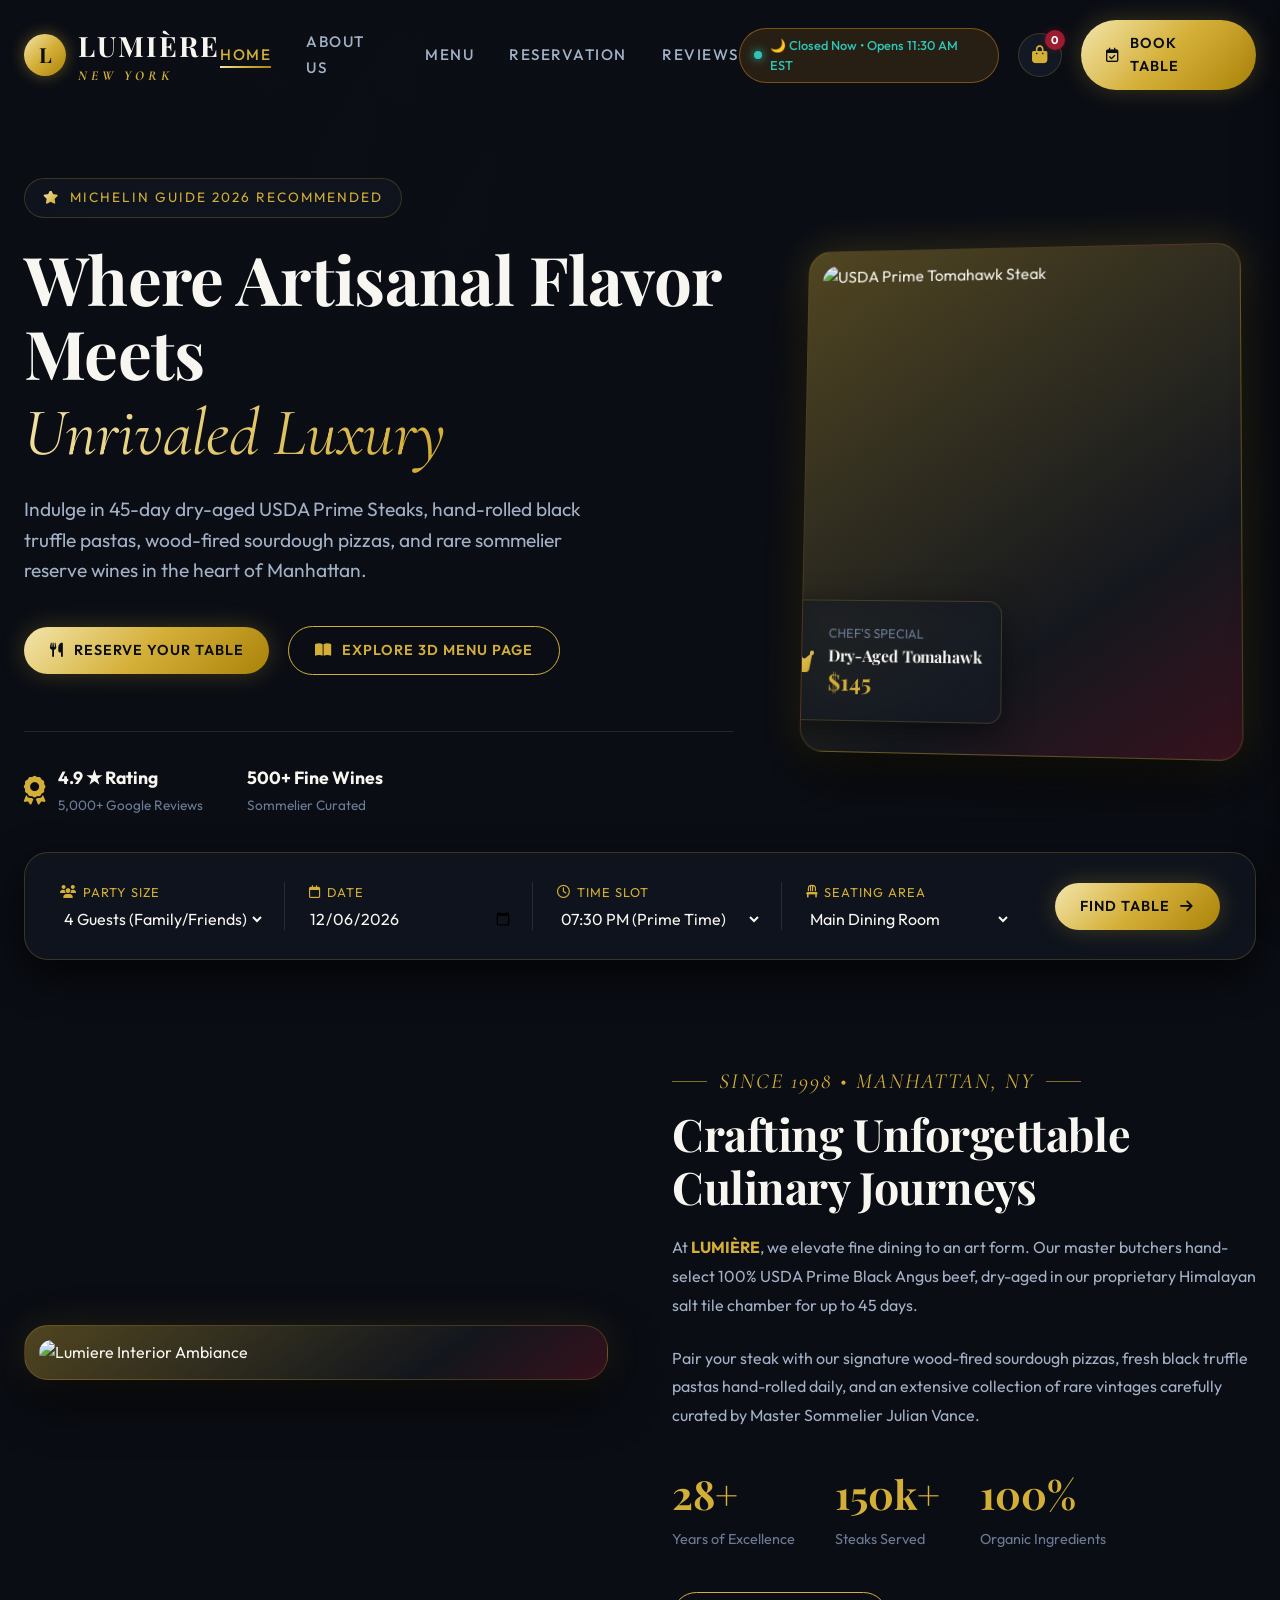
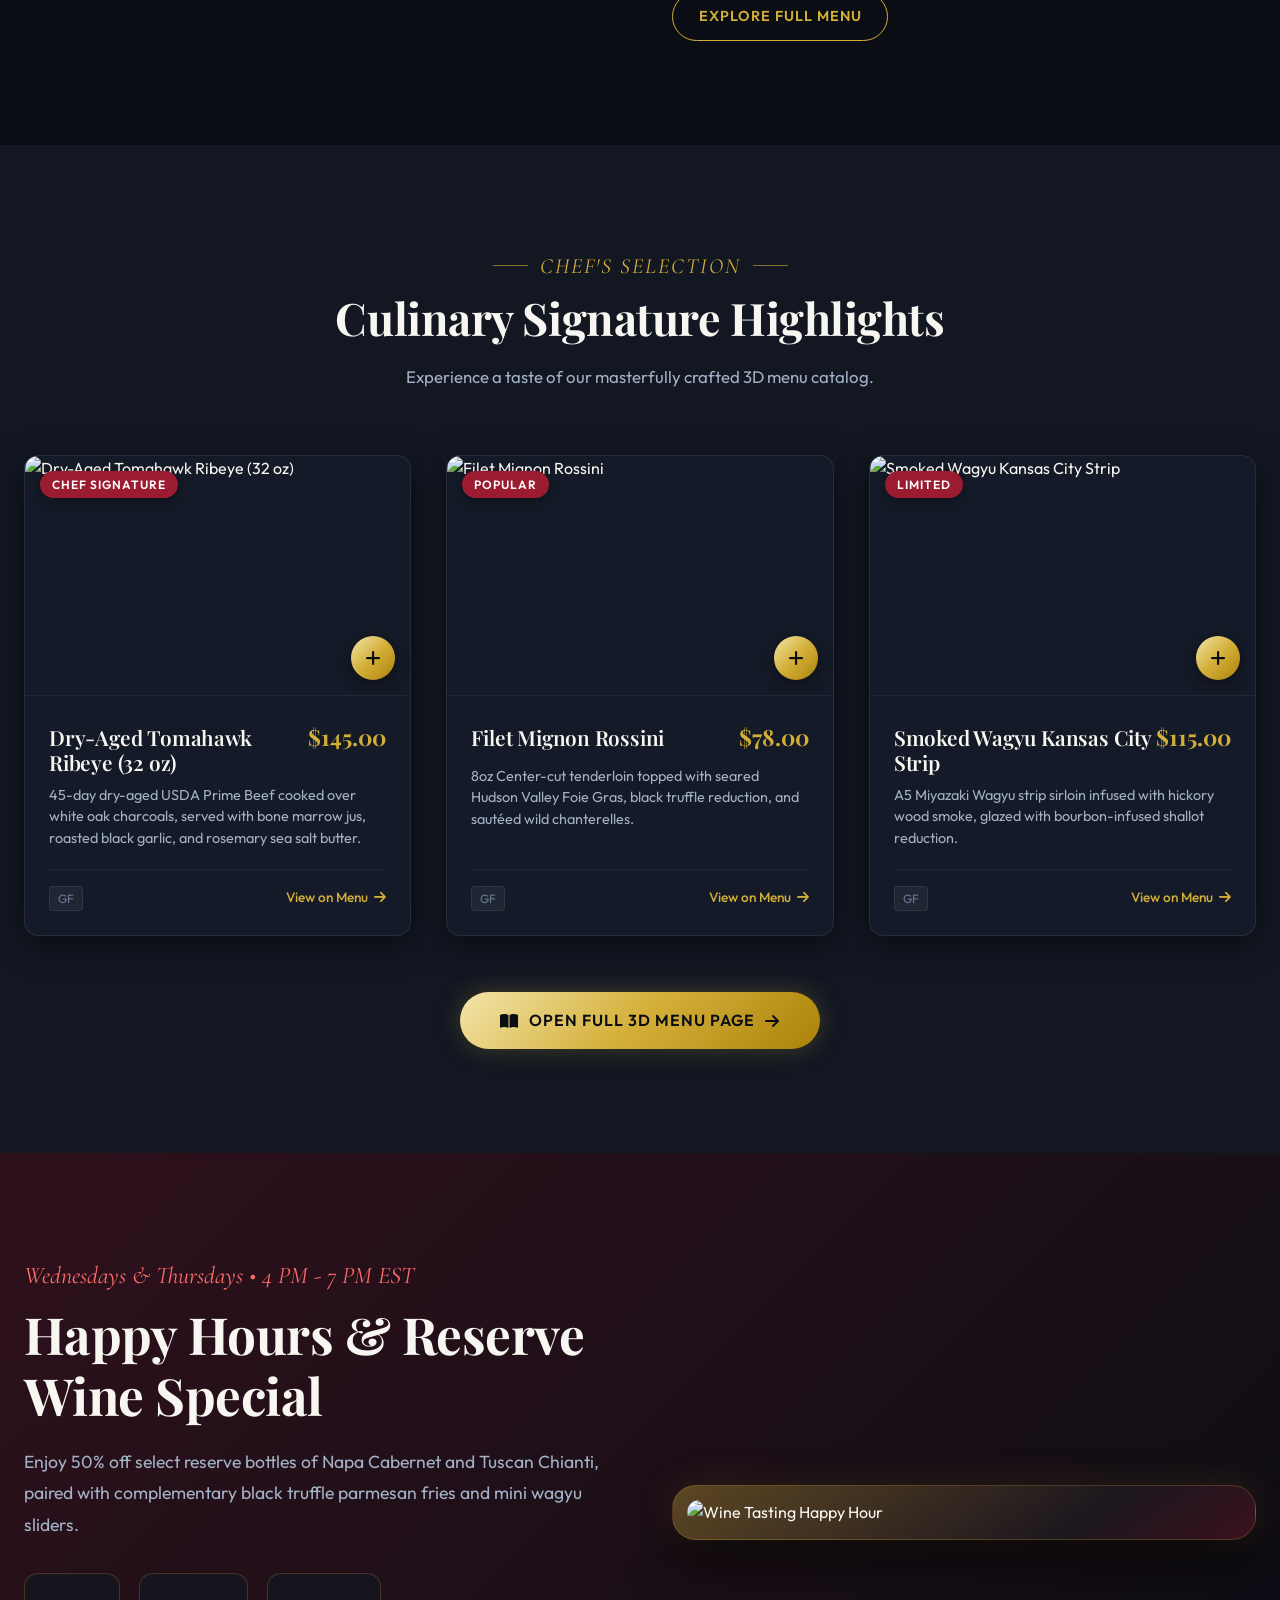
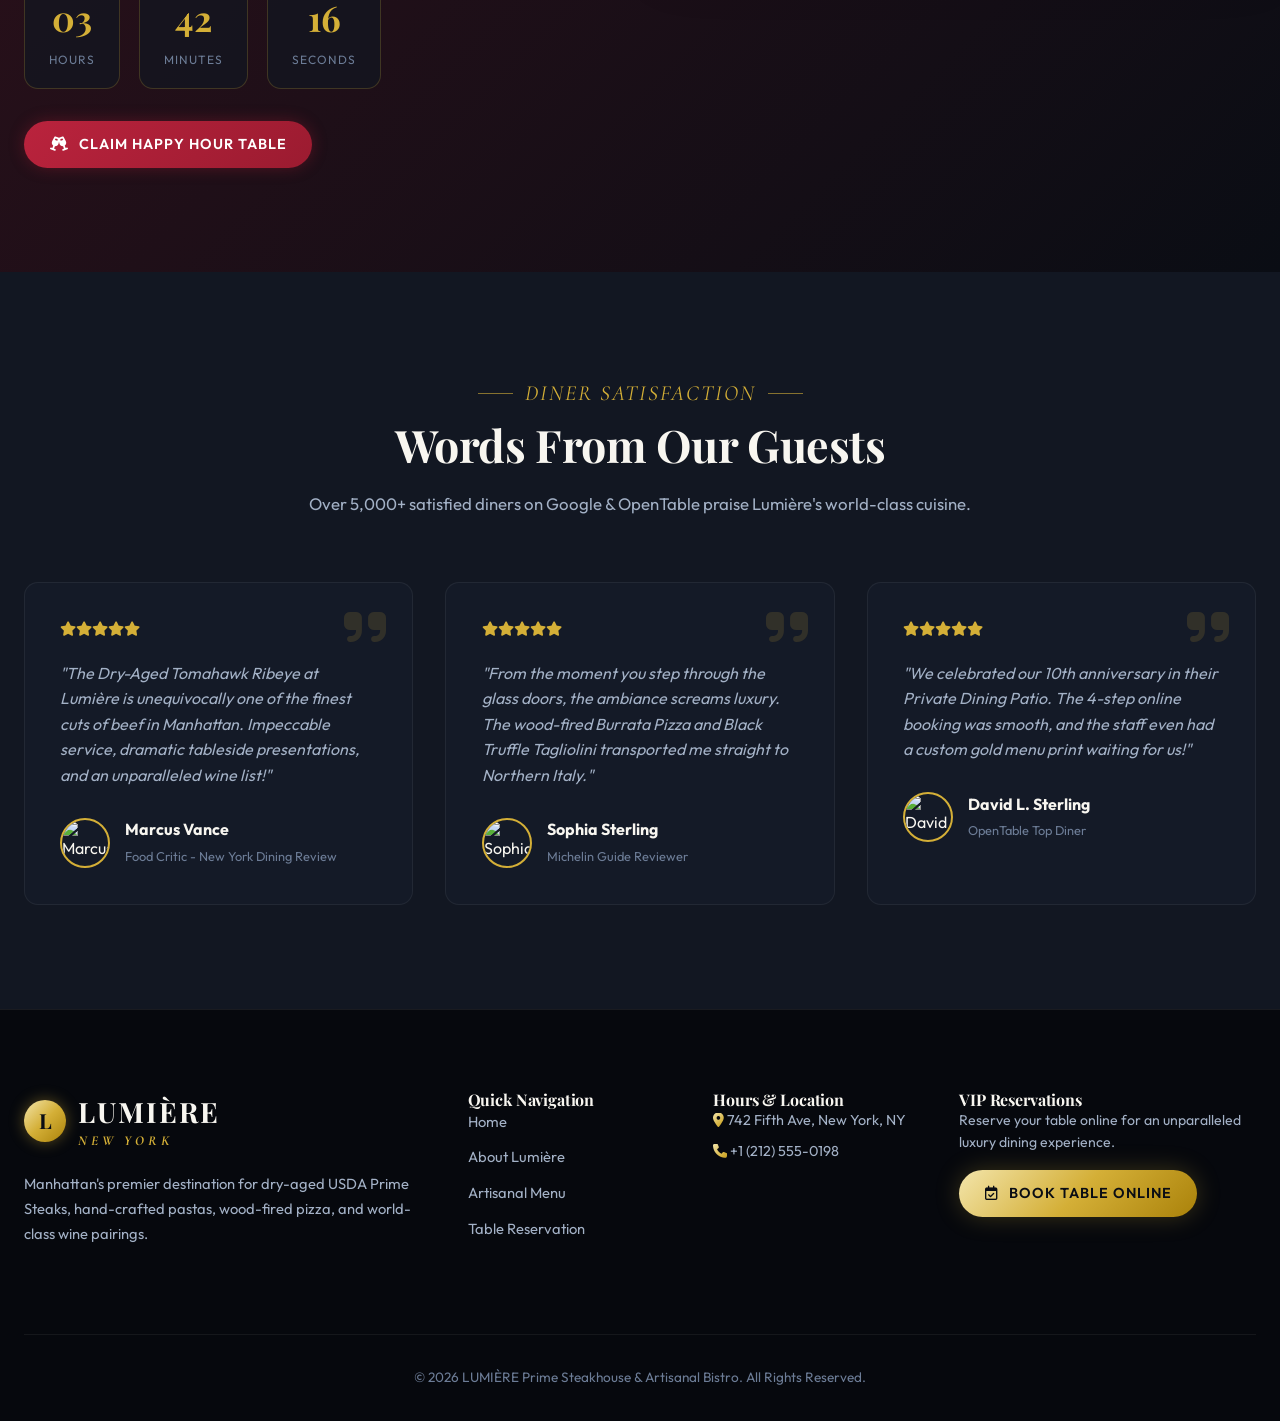
==== index.html @ 4bc29a39 "Initial commit - LUMIERE 3D Luxury Restaurant Website" ====
<!DOCTYPE html>
<html lang="en">
<head>
  <meta charset="UTF-8">
  <meta name="viewport" content="width=device-width, initial-scale=1.0">
  <title>LUMIÈRE | Prime Steakhouse & Artisanal Bistro - New York</title>
  <meta name="description" content="Experience award-winning dry-aged steaks, hand-crafted pasta, artisanal pizza, and fine wines at Lumière Manhattan. Book your dining table online today.">
  <meta name="keywords" content="Steakhouse New York, Fine Dining NYC, Italian Restaurant Manhattan, Michelin Recommended Steakhouse, Luxury Dining">
  
  <link rel="stylesheet" href="https://cdnjs.cloudflare.com/ajax/libs/font-awesome/6.5.1/css/all.min.css">
  <link rel="stylesheet" href="css/main.css">
  <link rel="stylesheet" href="css/components.css">
</head>
<body>

  <!-- ==========================================
       1. NAVIGATION BAR (SLIDES DOWN ON LOAD)
       ========================================== -->
  <nav class="navbar animate-nav-down" id="navbar">
    <div class="container nav-container">
      <a href="index.html" class="brand-logo" id="brandLogo">
        <div class="brand-symbol">L</div>
        <div class="brand-name">
          LUMIÈRE
          <span>NEW YORK</span>
        </div>
      </a>

      <!-- Navigation Links -->
      <ul class="nav-menu" id="navMenu">
        <li><a href="index.html" class="nav-link active">Home</a></li>
        <li><a href="#about" class="nav-link">About Us</a></li>
        <li><a href="menu.html" class="nav-link">Menu</a></li>
        <li><a href="reservation.html" class="nav-link">Reservation</a></li>
        <li><a href="#reviews" class="nav-link">Reviews</a></li>
      </ul>

      <!-- Nav Actions -->
      <div class="nav-actions">
        <div class="status-pill" id="liveStatusPill">
          <span class="status-dot"></span>
          <span id="liveStatusText">Open Now • EST</span>
        </div>

        <button class="cart-icon-btn" id="openCartBtn" aria-label="Open Shopping Bag">
          <i class="fa-solid fa-bag-shopping"></i>
          <span class="cart-badge" id="cartCount">0</span>
        </button>

        <a href="reservation.html" class="btn btn-gold" id="navBookBtn">
          <i class="fa-regular fa-calendar-check"></i> Book Table
        </a>

        <button class="mobile-toggle" id="mobileMenuBtn" aria-label="Toggle Menu">
          <i class="fa-solid fa-bars"></i>
        </button>
      </div>
    </div>
  </nav>

  <!-- ==========================================
       2. 3D ANIMATED HERO SECTION
       ========================================== -->
  <section class="hero-section" id="hero">
    <div class="hero-overlay"></div>
    <div class="container hero-content">
      
      <div class="hero-text-block">
        <div class="hero-tag animate-hero-text delay-100">
          <i class="fa-solid fa-star text-gold-gradient"></i> Michelin Guide 2026 Recommended
        </div>
        <h1 class="hero-title animate-hero-text delay-200">
          Where Artisanal Flavor Meets <br>
          <span class="text-gold-gradient">Unrivaled Luxury</span>
        </h1>
        <p class="hero-subtitle animate-hero-text delay-300">
          Indulge in 45-day dry-aged USDA Prime Steaks, hand-rolled black truffle pastas, wood-fired sourdough pizzas, and rare sommelier reserve wines in the heart of Manhattan.
        </p>

        <div class="hero-btns animate-hero-text delay-400">
          <a href="reservation.html" class="btn btn-gold">
            <i class="fa-solid fa-utensils"></i> Reserve Your Table
          </a>
          <a href="menu.html" class="btn btn-outline">
            <i class="fa-solid fa-book-open"></i> Explore 3D Menu Page
          </a>
        </div>

        <div class="hero-badges animate-hero-text delay-500">
          <div class="badge-item">
            <i class="fa-solid fa-award badge-icon"></i>
            <div class="badge-text">
              <strong>4.9 ★ Rating</strong>
              <span>5,000+ Google Reviews</span>
            </div>
          </div>
          <div class="badge-item">
            <i class="fa-solid fa-wine-glass-stripe badge-icon"></i>
            <div class="badge-text">
              <strong>500+ Fine Wines</strong>
              <span>Sommelier Curated</span>
            </div>
          </div>
        </div>
      </div>

      <!-- Hero Visual Card with Interactive 3D Perspective -->
      <div class="hero-visual">
        <div class="hero-img-frame card-3d-frame animate-hero-3d-card" id="heroCard3D">
          <img src="https://images.unsplash.com/photo-1558030006-450675393462?q=80&w=1000&auto=format&fit=crop" alt="USDA Prime Tomahawk Steak" class="hero-img">
          
          <div class="floating-badge-card animate-float-3d">
            <i class="fa-solid fa-crown text-gold-gradient" style="font-size: 1.8rem;"></i>
            <div>
              <span style="font-size: 0.8rem; color: var(--text-muted); text-transform: uppercase;">Chef's Special</span>
              <h4 style="font-size: 1rem; color: var(--text-primary);">Dry-Aged Tomahawk</h4>
              <div class="dish-price">$145</div>
            </div>
          </div>
        </div>
      </div>

    </div>
  </section>

  <!-- ==========================================
       3. QUICK BOOKING BAR (STRIP)
       ========================================== -->
  <div class="container quick-booking-bar reveal-on-scroll">
    <div class="booking-strip">
      <div class="booking-field">
        <label><i class="fa-solid fa-users"></i> Party Size</label>
        <select id="quickGuests">
          <option value="2">2 Guests (Romantic)</option>
          <option value="4" selected>4 Guests (Family/Friends)</option>
          <option value="6">6 Guests (Party)</option>
          <option value="8">8+ Guests (VIP Table)</option>
        </select>
      </div>

      <div class="booking-field">
        <label><i class="fa-regular fa-calendar"></i> Date</label>
        <input type="date" id="quickDate">
      </div>

      <div class="booking-field">
        <label><i class="fa-regular fa-clock"></i> Time Slot</label>
        <select id="quickTime">
          <option value="18:00">06:00 PM (Dinner)</option>
          <option value="19:30" selected>07:30 PM (Prime Time)</option>
          <option value="21:00">09:00 PM (Late Night)</option>
        </select>
      </div>

      <div class="booking-field">
        <label><i class="fa-solid fa-chair"></i> Seating Area</label>
        <select id="quickArea">
          <option value="Main Dining">Main Dining Room</option>
          <option value="Patio">Outdoor Heated Patio</option>
          <option value="Private Dining">Private VIP Suite</option>
        </select>
      </div>

      <a href="reservation.html" class="btn btn-gold">
        Find Table <i class="fa-solid fa-arrow-right"></i>
      </a>
    </div>
  </div>

  <!-- ==========================================
       4. ABOUT & EXPERIENCE SECTION
       ========================================== -->
  <section class="section-padding reveal-on-scroll" id="about">
    <div class="container" style="display: grid; grid-template-columns: 1fr 1fr; gap: 4rem; align-items: center;">
      <div class="card-3d-frame">
        <img src="https://images.unsplash.com/photo-1517248135467-4c7edcad34c4?q=80&w=1000&auto=format&fit=crop" alt="Lumiere Interior Ambiance" style="border-radius: var(--radius-lg); object-fit: cover; width: 100%;">
      </div>

      <div>
        <div class="section-subtitle" style="justify-content: flex-start;">Since 1998 • Manhattan, NY</div>
        <h2 class="section-title">Crafting Unforgettable Culinary Journeys</h2>
        <p style="color: var(--text-secondary); margin-bottom: 1.5rem; line-height: 1.8;">
          At <strong style="color: var(--gold-primary);">LUMIÈRE</strong>, we elevate fine dining to an art form. Our master butchers hand-select 100% USDA Prime Black Angus beef, dry-aged in our proprietary Himalayan salt tile chamber for up to 45 days.
        </p>
        <p style="color: var(--text-secondary); margin-bottom: 2rem; line-height: 1.8;">
          Pair your steak with our signature wood-fired sourdough pizzas, fresh black truffle pastas hand-rolled daily, and an extensive collection of rare vintages carefully curated by Master Sommelier Julian Vance.
        </p>

        <div style="display: flex; gap: 2.5rem; margin-bottom: 2.5rem;">
          <div>
            <span style="font-family: var(--font-heading); font-size: 2.5rem; color: var(--gold-primary); font-weight: 700; display: block;">28+</span>
            <span style="color: var(--text-muted); font-size: 0.9rem;">Years of Excellence</span>
          </div>
          <div>
            <span style="font-family: var(--font-heading); font-size: 2.5rem; color: var(--gold-primary); font-weight: 700; display: block;">150k+</span>
            <span style="color: var(--text-muted); font-size: 0.9rem;">Steaks Served</span>
          </div>
          <div>
            <span style="font-family: var(--font-heading); font-size: 2.5rem; color: var(--gold-primary); font-weight: 700; display: block;">100%</span>
            <span style="color: var(--text-muted); font-size: 0.9rem;">Organic Ingredients</span>
          </div>
        </div>

        <a href="menu.html" class="btn btn-outline">Explore Full Menu</a>
      </div>
    </div>
  </section>

  <!-- ==========================================
       5. CHEF HIGHLIGHTS PREVIEW SECTION
       ========================================== -->
  <section class="section-padding reveal-on-scroll" style="background: var(--bg-secondary); border-y: 1px solid rgba(255, 255, 255, 0.05);">
    <div class="container">
      
      <div class="section-header">
        <div class="section-subtitle">Chef's Selection</div>
        <h2 class="section-title">Culinary Signature Highlights</h2>
        <p class="section-desc">Experience a taste of our masterfully crafted 3D menu catalog.</p>
      </div>

      <div class="dishes-grid" id="dishesGrid">
        <!-- Rendered dynamically by JavaScript preview -->
      </div>

      <div style="text-align: center; margin-top: 3.5rem;">
        <a href="menu.html" class="btn btn-gold" style="padding: 1rem 2.5rem; font-size: 1rem;">
          <i class="fa-solid fa-book-open"></i> Open Full 3D Menu Page <i class="fa-solid fa-arrow-right"></i>
        </a>
      </div>

    </div>
  </section>

  <!-- ==========================================
       6. HAPPY HOURS & SPECIAL PROMO
       ========================================== -->
  <section class="section-padding happy-hour-section reveal-on-scroll" id="happy-hour">
    <div class="container">
      <div class="happy-hour-grid">
        <div>
          <div class="happy-hour-tag">Wednesdays & Thursdays • 4 PM - 7 PM EST</div>
          <h2 class="happy-hour-title">Happy Hours & Reserve Wine Special</h2>
          <p style="color: var(--text-secondary); font-size: 1.1rem; line-height: 1.8; margin-bottom: 2rem;">
            Enjoy 50% off select reserve bottles of Napa Cabernet and Tuscan Chianti, paired with complementary black truffle parmesan fries and mini wagyu sliders.
          </p>

          <div class="countdown-box" id="happyCountdown">
            <div class="time-unit">
              <span class="time-number" id="cdHours">03</span>
              <span class="time-label">Hours</span>
            </div>
            <div class="time-unit">
              <span class="time-number" id="cdMinutes">42</span>
              <span class="time-label">Minutes</span>
            </div>
            <div class="time-unit">
              <span class="time-number" id="cdSeconds">18</span>
              <span class="time-label">Seconds</span>
            </div>
          </div>

          <a href="reservation.html" class="btn btn-crimson">
            <i class="fa-solid fa-glass-cheers"></i> Claim Happy Hour Table
          </a>
        </div>

        <div class="card-3d-frame">
          <img src="https://images.unsplash.com/photo-1510812431401-41d2bd2722f3?q=80&w=1000&auto=format&fit=crop" alt="Wine Tasting Happy Hour" style="border-radius: var(--radius-lg); object-fit: cover; width: 100%;">
        </div>
      </div>
    </div>
  </section>

  <!-- ==========================================
       7. REVIEWS & TESTIMONIALS
       ========================================== -->
  <section class="section-padding reveal-on-scroll" id="reviews" style="background: var(--bg-secondary);">
    <div class="container">
      
      <div class="section-header">
        <div class="section-subtitle">Diner Satisfaction</div>
        <h2 class="section-title">Words From Our Guests</h2>
        <p class="section-desc">Over 5,000+ satisfied diners on Google & OpenTable praise Lumière's world-class cuisine.</p>
      </div>

      <div class="reviews-grid" id="reviewsGrid">
        <!-- Rendered by JavaScript -->
      </div>

    </div>
  </section>

  <!-- ==========================================
       8. CART SIDE DRAWER
       ========================================== -->
  <div class="cart-drawer-overlay" id="cartOverlay"></div>
  <div class="cart-drawer" id="cartDrawer">
    <div class="cart-header">
      <h3><i class="fa-solid fa-bag-shopping text-gold-gradient"></i> Your Food Bag</h3>
      <button class="close-btn" id="closeCartBtn"><i class="fa-solid fa-xmark"></i></button>
    </div>

    <div class="cart-body" id="cartItemsList"></div>

    <div class="cart-footer">
      <div class="cart-summary-line"><span>Subtotal</span><span id="cartSubtotal">$0.00</span></div>
      <div class="cart-summary-line"><span>NYC Sales Tax (8.875%)</span><span id="cartTax">$0.00</span></div>
      <div class="cart-summary-line total"><span>Total Price</span><span id="cartTotal" class="text-gold-gradient">$0.00</span></div>

      <button class="btn btn-gold" id="checkoutBtn" style="width: 100%; margin-top: 1.2rem;">
        Proceed to Checkout <i class="fa-solid fa-arrow-right"></i>
      </button>
    </div>
  </div>

  <div class="toast-notification" id="toast">
    <i class="fa-solid fa-circle-check text-gold-gradient" style="font-size: 1.4rem;"></i>
    <span id="toastMsg">Item added to your order!</span>
  </div>

  <!-- FOOTER -->
  <footer class="site-footer">
    <div class="container">
      <div class="footer-grid">
        <div>
          <div class="brand-logo" style="margin-bottom: 1.2rem;">
            <div class="brand-symbol">L</div>
            <div class="brand-name">LUMIÈRE <span>NEW YORK</span></div>
          </div>
          <p style="color: var(--text-secondary); font-size: 0.92rem; margin-bottom: 1.5rem; line-height: 1.7;">
            Manhattan's premier destination for dry-aged USDA Prime Steaks, hand-crafted pastas, wood-fired pizza, and world-class wine pairings.
          </p>
        </div>

        <div>
          <h4>Quick Navigation</h4>
          <ul class="footer-links">
            <li><a href="index.html">Home</a></li>
            <li><a href="#about">About Lumière</a></li>
            <li><a href="menu.html">Artisanal Menu</a></li>
            <li><a href="reservation.html">Table Reservation</a></li>
          </ul>
        </div>

        <div>
          <h4>Hours & Location</h4>
          <p style="color: var(--text-secondary); font-size: 0.9rem; margin-bottom: 8px;">
            <i class="fa-solid fa-location-dot text-gold-gradient"></i> 742 Fifth Ave, New York, NY
          </p>
          <p style="color: var(--text-secondary); font-size: 0.9rem;">
            <i class="fa-solid fa-phone text-gold-gradient"></i> +1 (212) 555-0198
          </p>
        </div>

        <div>
          <h4>VIP Reservations</h4>
          <p style="color: var(--text-secondary); font-size: 0.88rem; margin-bottom: 1rem;">
            Reserve your table online for an unparalleled luxury dining experience.
          </p>
          <a href="reservation.html" class="btn btn-gold">
            <i class="fa-regular fa-calendar-check"></i> Book Table Online
          </a>
        </div>

      </div>

      <div style="text-align: center; border-top: 1px solid rgba(255, 255, 255, 0.06); padding-top: 2rem; color: var(--text-muted); font-size: 0.85rem;">
        © 2026 LUMIÈRE Prime Steakhouse & Artisanal Bistro. All Rights Reserved.
      </div>
    </div>
  </footer>

  <script src="js/data.js"></script>
  <script src="js/app.js"></script>
</body>
</html>
---- css/main.css ----
/* ==========================================================================
   LUMIÈRE - Prime Steakhouse & Artisanal Bistro (New York, USA)
   Design System & Main Stylesheet with Advanced 3D & Entrance Animations
   ========================================================================== */

/* Google Fonts Import */
@import url('https://fonts.googleapis.com/css2?family=Cormorant+Garamond:ital,wght@0,400;0,600;0,700;1,400&family=Outfit:wght@300;400;500;600;700&family=Playfair+Display:ital,wght@0,400;0,600;0,700;1,400&display=swap');

:root {
  /* Color Palette - Luxury Dark Theme */
  --bg-primary: #0a0d14;
  --bg-secondary: #121722;
  --bg-tertiary: #182030;
  --bg-card: rgba(22, 28, 42, 0.75);
  --bg-card-hover: rgba(30, 39, 58, 0.9);
  --glass-border: rgba(212, 175, 55, 0.22);
  --glass-bg: rgba(18, 23, 34, 0.7);
  
  /* Primary & Accent Colors */
  --gold-primary: #d4af37;
  --gold-light: #f3e5ab;
  --gold-dark: #aa820a;
  --gold-gradient: linear-gradient(135deg, #f3e5ab 0%, #d4af37 50%, #aa820a 100%);
  --gold-glow: rgba(212, 175, 55, 0.4);
  
  --crimson-accent: #9b1b30;
  --crimson-hover: #ba233d;
  --crimson-glow: rgba(155, 27, 48, 0.4);

  --text-primary: #f8f6f0;
  --text-secondary: #a3b1c6;
  --text-muted: #6c7c96;

  --success-color: #2ec4b6;
  --warning-color: #ff9f1c;

  /* Fonts */
  --font-heading: 'Playfair Display', serif;
  --font-serif: 'Cormorant Garamond', serif;
  --font-sans: 'Outfit', sans-serif;

  /* Shadows & Layout */
  --shadow-sm: 0 4px 12px rgba(0, 0, 0, 0.3);
  --shadow-md: 0 8px 30px rgba(0, 0, 0, 0.5);
  --shadow-lg: 0 15px 40px rgba(0, 0, 0, 0.7);
  --shadow-gold: 0 0 25px rgba(212, 175, 55, 0.25);

  --radius-sm: 8px;
  --radius-md: 14px;
  --radius-lg: 24px;
  --radius-full: 9999px;

  --transition-fast: 0.2s cubic-bezier(0.4, 0, 0.2, 1);
  --transition-normal: 0.35s cubic-bezier(0.4, 0, 0.2, 1);
  --transition-slow: 0.6s cubic-bezier(0.16, 1, 0.3, 1);
}

/* Reset & Global Base */
*, *::before, *::after {
  margin: 0;
  padding: 0;
  box-sizing: border-box;
}

html {
  scroll-behavior: smooth;
  font-size: 16px;
  overflow-x: hidden;
}

body {
  font-family: var(--font-sans);
  background-color: var(--bg-primary);
  color: var(--text-primary);
  line-height: 1.6;
  overflow-x: hidden;
  background-image: 
    radial-gradient(circle at 15% 15%, rgba(212, 175, 55, 0.05) 0%, transparent 45%),
    radial-gradient(circle at 85% 85%, rgba(155, 27, 48, 0.06) 0%, transparent 45%);
  background-attachment: fixed;
}

/* Typography Utilities */
h1, h2, h3, h4, .font-heading {
  font-family: var(--font-heading);
  letter-spacing: -0.01em;
  line-height: 1.2;
}

.text-gold-gradient {
  background: var(--gold-gradient);
  -webkit-background-clip: text;
  -webkit-text-fill-color: transparent;
  background-size: 200% auto;
  animation: goldShimmerText 4s linear infinite;
}

.font-serif {
  font-family: var(--font-serif);
}

a {
  color: inherit;
  text-decoration: none;
}

button {
  cursor: pointer;
  border: none;
  background: none;
  font-family: inherit;
}

img {
  max-width: 100%;
  height: auto;
  display: block;
}

/* Section Common Container */
.container {
  width: 100%;
  max-width: 1320px;
  margin: 0 auto;
  padding: 0 1.5rem;
}

.section-padding {
  padding: 6.5rem 0;
}

/* Section Title Component */
.section-header {
  text-align: center;
  max-width: 750px;
  margin: 0 auto 4rem auto;
  position: relative;
}

.section-subtitle {
  font-family: var(--font-serif);
  color: var(--gold-primary);
  font-size: 1.35rem;
  font-style: italic;
  letter-spacing: 2px;
  text-transform: uppercase;
  margin-bottom: 0.5rem;
  display: flex;
  align-items: center;
  justify-content: center;
  gap: 12px;
}

.section-subtitle::before, .section-subtitle::after {
  content: '';
  display: block;
  width: 35px;
  height: 1px;
  background: var(--gold-primary);
  opacity: 0.6;
}

.section-title {
  font-size: 2.8rem;
  font-weight: 700;
  color: var(--text-primary);
  margin-bottom: 1.2rem;
}

.section-desc {
  color: var(--text-secondary);
  font-size: 1.05rem;
}

/* Custom Scrollbar */
::-webkit-scrollbar {
  width: 8px;
}

::-webkit-scrollbar-track {
  background: var(--bg-primary);
}

::-webkit-scrollbar-thumb {
  background: rgba(212, 175, 55, 0.3);
  border-radius: 4px;
}

::-webkit-scrollbar-thumb:hover {
  background: var(--gold-primary);
}

/* ==========================================================================
   ADVANCED 3D KEYFRAME ANIMATIONS & ENTRANCE EFFECTS
   ========================================================================== */

/* 1. Header Slide Down Entrance */
@keyframes navSlideDown {
  0% {
    transform: translateY(-100%);
    opacity: 0;
  }
  100% {
    transform: translateY(0);
    opacity: 1;
  }
}

/* 2. Hero Text Staggered Reveal */
@keyframes heroRevealUp {
  0% {
    opacity: 0;
    transform: translateY(35px) scale(0.96);
    filter: blur(8px);
  }
  100% {
    opacity: 1;
    transform: translateY(0) scale(1);
    filter: blur(0);
  }
}

/* 3. Hero 3D Card Entrance */
@keyframes hero3DCardEntrance {
  0% {
    opacity: 0;
    transform: perspective(1200px) rotateY(-30deg) rotateX(20deg) translateZ(-100px) scale(0.8);
    box-shadow: 0 0 0 transparent;
  }
  100% {
    opacity: 1;
    transform: perspective(1200px) rotateY(-6deg) rotateX(4deg) translateZ(0) scale(1);
    box-shadow: 0 25px 60px rgba(0, 0, 0, 0.8), 0 0 40px rgba(212, 175, 55, 0.25);
  }
}

/* 4. Ambient 3D Pulse Glow */
@keyframes pulse3DAura {
  0%, 100% {
    box-shadow: 0 20px 50px rgba(0, 0, 0, 0.8), 0 0 35px rgba(212, 175, 55, 0.2);
  }
  50% {
    box-shadow: 0 30px 70px rgba(0, 0, 0, 0.9), 0 0 60px rgba(212, 175, 55, 0.45);
  }
}

/* 5. Gold Shimmer Text Animation */
@keyframes goldShimmerText {
  0% { background-position: 0% 50%; }
  50% { background-position: 100% 50%; }
  100% { background-position: 0% 50%; }
}

/* 6. Floating Element 3D */
@keyframes floatElement3D {
  0%, 100% {
    transform: translateY(0) translateZ(30px) rotate(0deg);
  }
  50% {
    transform: translateY(-10px) translateZ(45px) rotate(1deg);
  }
}

/* Utility Animation Classes */
.animate-nav-down {
  animation: navSlideDown 0.8s cubic-bezier(0.16, 1, 0.3, 1) forwards;
}

.animate-hero-text {
  opacity: 0;
  animation: heroRevealUp 1s cubic-bezier(0.16, 1, 0.3, 1) forwards;
}

.animate-hero-3d-card {
  opacity: 0;
  animation: hero3DCardEntrance 1.2s cubic-bezier(0.16, 1, 0.3, 1) 0.3s forwards, pulse3DAura 5s infinite 1.5s;
}

.animate-float-3d {
  animation: floatElement3D 4s ease-in-out infinite;
}

.delay-100 { animation-delay: 0.1s; }
.delay-200 { animation-delay: 0.2s; }
.delay-300 { animation-delay: 0.35s; }
.delay-400 { animation-delay: 0.5s; }
.delay-500 { animation-delay: 0.65s; }

/* Scroll Reveal Observer Classes */
.reveal-on-scroll {
  opacity: 0;
  transform: translateY(40px);
  transition: opacity 0.8s ease, transform 0.8s cubic-bezier(0.16, 1, 0.3, 1);
}

.reveal-on-scroll.active {
  opacity: 1;
  transform: translateY(0);
}
---- css/components.css ----
/* ==========================================================================
   LUMIÈRE Components & UI Elements (3-Page Multi-Page Edition)
   ========================================================================== */

/* --------------------------------------------------------------------------
   1. Glassmorphism Navigation Bar
   -------------------------------------------------------------------------- */
.navbar {
  position: fixed;
  top: 0;
  left: 0;
  width: 100%;
  z-index: 1000;
  padding: 1.25rem 0;
  transition: var(--transition-normal);
}

.navbar.scrolled {
  background: var(--glass-bg);
  backdrop-filter: blur(16px);
  -webkit-backdrop-filter: blur(16px);
  border-bottom: 1px solid var(--glass-border);
  padding: 0.85rem 0;
  box-shadow: var(--shadow-md);
}

.nav-container {
  display: flex;
  align-items: center;
  justify-content: space-between;
}

.brand-logo {
  display: flex;
  align-items: center;
  gap: 12px;
  text-decoration: none;
}

.brand-symbol {
  width: 42px;
  height: 42px;
  border-radius: 50%;
  background: var(--gold-gradient);
  display: flex;
  align-items: center;
  justify-content: center;
  color: var(--bg-primary);
  font-size: 1.3rem;
  font-family: var(--font-heading);
  font-weight: 700;
  box-shadow: 0 0 15px var(--gold-glow);
}

.brand-name {
  font-family: var(--font-heading);
  font-size: 1.75rem;
  font-weight: 700;
  letter-spacing: 2px;
  color: var(--text-primary);
}

.brand-name span {
  font-family: var(--font-serif);
  font-size: 0.85rem;
  display: block;
  letter-spacing: 4px;
  color: var(--gold-primary);
  font-style: italic;
  margin-top: -4px;
}

.nav-menu {
  display: flex;
  align-items: center;
  gap: 2.2rem;
  list-style: none;
}

.nav-link {
  font-size: 0.95rem;
  font-weight: 500;
  color: var(--text-secondary);
  text-transform: uppercase;
  letter-spacing: 1.5px;
  transition: var(--transition-fast);
  position: relative;
  padding: 4px 0;
}

.nav-link:hover, .nav-link.active {
  color: var(--gold-primary);
}

.nav-link::after {
  content: '';
  position: absolute;
  bottom: 0;
  left: 0;
  width: 0%;
  height: 2px;
  background: var(--gold-gradient);
  transition: var(--transition-normal);
}

.nav-link:hover::after, .nav-link.active::after {
  width: 100%;
}

.nav-actions {
  display: flex;
  align-items: center;
  gap: 1.2rem;
}

/* Status Indicator Pill */
.status-pill {
  display: flex;
  align-items: center;
  gap: 8px;
  padding: 6px 14px;
  border-radius: var(--radius-full);
  background: rgba(46, 196, 182, 0.1);
  border: 1px solid rgba(46, 196, 182, 0.3);
  font-size: 0.8rem;
  color: var(--success-color);
  font-weight: 500;
}

.status-dot {
  width: 8px;
  height: 8px;
  border-radius: 50%;
  background: var(--success-color);
  box-shadow: 0 0 10px var(--success-color);
  animation: pulseGlow 2s infinite;
}

/* Header Buttons */
.btn {
  display: inline-flex;
  align-items: center;
  justify-content: center;
  gap: 10px;
  padding: 0.75rem 1.6rem;
  border-radius: var(--radius-full);
  font-weight: 600;
  font-size: 0.9rem;
  letter-spacing: 1px;
  text-transform: uppercase;
  transition: var(--transition-normal);
  position: relative;
  overflow: hidden;
}

.btn-gold {
  background: var(--gold-gradient);
  color: var(--bg-primary);
  box-shadow: var(--shadow-gold);
}

.btn-gold:hover {
  transform: translateY(-2px);
  box-shadow: 0 8px 25px rgba(212, 175, 55, 0.4);
}

.btn-outline {
  border: 1px solid var(--gold-primary);
  color: var(--gold-primary);
  background: transparent;
}

.btn-outline:hover {
  background: rgba(212, 175, 55, 0.1);
  color: var(--gold-light);
}

.btn-crimson {
  background: linear-gradient(135deg, var(--crimson-hover), var(--crimson-accent));
  color: #fff;
  box-shadow: 0 0 15px var(--crimson-glow);
}

.btn-crimson:hover {
  transform: translateY(-2px);
  box-shadow: 0 8px 25px var(--crimson-glow);
}

.cart-icon-btn {
  position: relative;
  width: 44px;
  height: 44px;
  border-radius: 50%;
  background: var(--bg-card);
  border: 1px solid var(--glass-border);
  display: flex;
  align-items: center;
  justify-content: center;
  color: var(--gold-primary);
  font-size: 1.1rem;
  transition: var(--transition-fast);
}

.cart-icon-btn:hover {
  background: rgba(212, 175, 55, 0.15);
  transform: scale(1.05);
}

.cart-badge {
  position: absolute;
  top: -4px;
  right: -4px;
  background: var(--crimson-accent);
  color: white;
  font-size: 0.7rem;
  font-weight: 700;
  width: 20px;
  height: 20px;
  border-radius: 50%;
  display: flex;
  align-items: center;
  justify-content: center;
  box-shadow: 0 0 8px var(--crimson-glow);
}

.mobile-toggle {
  display: none;
  font-size: 1.5rem;
  color: var(--gold-primary);
}

/* --------------------------------------------------------------------------
   2. Page Header Banner (for menu.html and reservation.html)
   -------------------------------------------------------------------------- */
.page-banner {
  position: relative;
  padding: 11rem 0 5rem 0;
  background: linear-gradient(to bottom, rgba(10, 13, 20, 0.6), var(--bg-primary)),
              url('https://images.unsplash.com/photo-1517248135467-4c7edcad34c4?q=80&w=2070&auto=format&fit=crop') center/cover no-repeat;
  text-align: center;
}

.page-banner-title {
  font-size: 3.5rem;
  font-weight: 700;
  margin-bottom: 0.8rem;
  color: var(--text-primary);
}

.page-banner-desc {
  color: var(--text-secondary);
  font-size: 1.15rem;
  max-width: 650px;
  margin: 0 auto;
}

/* --------------------------------------------------------------------------
   3. Hero Section (index.html)
   -------------------------------------------------------------------------- */
.hero-section {
  position: relative;
  min-height: 100vh;
  display: flex;
  align-items: center;
  padding-top: 6rem;
  background: linear-gradient(to bottom, rgba(10, 13, 20, 0.4), var(--bg-primary)), 
              url('https://images.unsplash.com/photo-1544025162-d76694265947?q=80&w=2069&auto=format&fit=crop') center/cover no-repeat;
}

.hero-overlay {
  position: absolute;
  inset: 0;
  background: radial-gradient(circle at 60% 40%, rgba(10, 13, 20, 0.4) 0%, rgba(10, 13, 20, 0.95) 85%);
  z-index: 1;
}

.hero-content {
  position: relative;
  z-index: 2;
  display: grid;
  grid-template-columns: 1.2fr 0.8fr;
  gap: 3rem;
  align-items: center;
}

.hero-tag {
  display: inline-flex;
  align-items: center;
  gap: 10px;
  padding: 8px 18px;
  border-radius: var(--radius-full);
  background: var(--glass-bg);
  border: 1px solid var(--glass-border);
  backdrop-filter: blur(10px);
  color: var(--gold-primary);
  font-size: 0.85rem;
  letter-spacing: 2px;
  text-transform: uppercase;
  margin-bottom: 1.5rem;
}

.hero-title {
  font-size: 4.2rem;
  font-weight: 700;
  line-height: 1.1;
  margin-bottom: 1.5rem;
  color: var(--text-primary);
}

.hero-title span {
  font-family: var(--font-serif);
  font-style: italic;
  font-weight: 400;
}

.hero-subtitle {
  font-size: 1.2rem;
  color: var(--text-secondary);
  margin-bottom: 2.5rem;
  max-width: 580px;
}

.hero-btns {
  display: flex;
  align-items: center;
  gap: 1.2rem;
  flex-wrap: wrap;
  margin-bottom: 3.5rem;
}

.hero-badges {
  display: flex;
  align-items: center;
  gap: 2rem;
  border-top: 1px solid rgba(255, 255, 255, 0.1);
  padding-top: 2rem;
}

.badge-item {
  display: flex;
  align-items: center;
  gap: 12px;
}

.badge-icon {
  font-size: 1.8rem;
  color: var(--gold-primary);
}

.badge-text strong {
  display: block;
  font-size: 1.1rem;
  color: var(--text-primary);
}

.badge-text span {
  font-size: 0.85rem;
  color: var(--text-muted);
}

.hero-visual {
  position: relative;
  display: flex;
  justify-content: center;
}

.hero-img-frame {
  position: relative;
  width: 100%;
  max-width: 440px;
  border-radius: var(--radius-lg);
  padding: 12px;
  background: linear-gradient(135deg, rgba(212, 175, 55, 0.3), rgba(255, 255, 255, 0.05));
  box-shadow: var(--shadow-lg), 0 0 40px rgba(212, 175, 55, 0.15);
}

.hero-img {
  width: 100%;
  height: 480px;
  object-fit: cover;
  border-radius: calc(var(--radius-lg) - 6px);
}

.floating-badge-card {
  position: absolute;
  bottom: 30px;
  left: -40px;
  background: var(--glass-bg);
  backdrop-filter: blur(16px);
  border: 1px solid var(--glass-border);
  padding: 1.2rem;
  border-radius: var(--radius-md);
  box-shadow: var(--shadow-md);
  display: flex;
  align-items: center;
  gap: 15px;
  max-width: 260px;
}

.floating-badge-card .dish-price {
  font-size: 1.4rem;
  font-family: var(--font-heading);
  color: var(--gold-primary);
  font-weight: 700;
}

/* Quick Booking Strip */
.quick-booking-bar {
  margin-top: -3rem;
  position: relative;
  z-index: 10;
}

.booking-strip {
  background: var(--glass-bg);
  backdrop-filter: blur(20px);
  border: 1px solid var(--glass-border);
  border-radius: var(--radius-lg);
  padding: 1.8rem 2.2rem;
  box-shadow: var(--shadow-lg);
  display: grid;
  grid-template-columns: repeat(4, 1fr) auto;
  gap: 1.5rem;
  align-items: center;
}

.booking-field {
  display: flex;
  flex-direction: column;
  gap: 6px;
  border-right: 1px solid rgba(255, 255, 255, 0.1);
  padding-right: 1.2rem;
}

.booking-field:nth-child(4) {
  border-right: none;
}

.booking-field label {
  font-size: 0.8rem;
  text-transform: uppercase;
  letter-spacing: 1px;
  color: var(--gold-primary);
  display: flex;
  align-items: center;
  gap: 6px;
}

.booking-field select, .booking-field input {
  background: transparent;
  border: none;
  color: var(--text-primary);
  font-size: 1rem;
  font-family: inherit;
  outline: none;
}

.booking-field select option {
  background: var(--bg-secondary);
  color: var(--text-primary);
}

/* --------------------------------------------------------------------------
   4. DISHES GRID & DISH CARD COMPONENT STYLES (for index.html preview)
   -------------------------------------------------------------------------- */
.dishes-grid {
  display: grid;
  grid-template-columns: repeat(auto-fit, minmax(340px, 1fr));
  gap: 2.2rem;
}

.dish-card {
  background: var(--bg-card);
  border: 1px solid rgba(255, 255, 255, 0.08);
  border-radius: var(--radius-md);
  overflow: hidden;
  transition: var(--transition-normal);
  display: flex;
  flex-direction: column;
  position: relative;
  box-shadow: var(--shadow-md);
}

.dish-card:hover {
  transform: translateY(-8px);
  border-color: var(--glass-border);
  box-shadow: 0 20px 40px rgba(0, 0, 0, 0.8), 0 0 25px rgba(212, 175, 55, 0.2);
}

.dish-img-wrap {
  position: relative;
  height: 240px;
  overflow: hidden;
  border-bottom: 1px solid rgba(255, 255, 255, 0.06);
}

.dish-img {
  width: 100%;
  height: 100%;
  object-fit: cover;
  transition: transform 0.6s ease;
}

.dish-card:hover .dish-img {
  transform: scale(1.08);
}

.dish-tag {
  position: absolute;
  top: 15px;
  left: 15px;
  background: var(--crimson-accent);
  color: white;
  font-size: 0.75rem;
  font-weight: 600;
  padding: 4px 12px;
  border-radius: var(--radius-full);
  letter-spacing: 1px;
  text-transform: uppercase;
  box-shadow: var(--shadow-sm);
  z-index: 2;
}

.dish-quick-add {
  position: absolute;
  bottom: 15px;
  right: 15px;
  width: 44px;
  height: 44px;
  border-radius: 50%;
  background: var(--gold-gradient);
  color: var(--bg-primary);
  display: flex;
  align-items: center;
  justify-content: center;
  font-size: 1.1rem;
  box-shadow: 0 4px 15px rgba(0, 0, 0, 0.4);
  transition: var(--transition-fast);
  z-index: 2;
  border: none;
  cursor: pointer;
}

.dish-quick-add:hover {
  transform: scale(1.15) rotate(90deg);
}

.dish-content {
  padding: 1.5rem;
  display: flex;
  flex-direction: column;
  flex-grow: 1;
}

.dish-header {
  display: flex;
  align-items: baseline;
  justify-content: space-between;
  margin-bottom: 0.6rem;
}

.dish-title {
  font-size: 1.3rem;
  font-weight: 600;
  color: var(--text-primary);
}

.dish-price {
  font-family: var(--font-heading);
  font-size: 1.4rem;
  font-weight: 700;
  color: var(--gold-primary);
}

.dish-desc {
  font-size: 0.9rem;
  color: var(--text-secondary);
  margin-bottom: 1.2rem;
  flex-grow: 1;
  line-height: 1.5;
}

.dish-footer {
  display: flex;
  align-items: center;
  justify-content: space-between;
  border-top: 1px solid rgba(255, 255, 255, 0.06);
  padding-top: 1rem;
  margin-top: auto;
}

.dish-dietary-icons {
  display: flex;
  gap: 8px;
}

.dietary-badge-icon {
  font-size: 0.75rem;
  padding: 2px 8px;
  border-radius: 4px;
  background: rgba(255, 255, 255, 0.05);
  color: var(--text-muted);
  border: 1px solid rgba(255, 255, 255, 0.08);
}

.btn-detail-link {
  font-size: 0.85rem;
  color: var(--gold-primary);
  display: inline-flex;
  align-items: center;
  gap: 6px;
  font-weight: 500;
  transition: var(--transition-fast);
}

.btn-detail-link:hover {
  color: var(--gold-light);
  transform: translateX(4px);
}

/* --------------------------------------------------------------------------
   5. ULTRA-PREMIUM 3D ALTERNATING MENU SECTION (menu.html)
   -------------------------------------------------------------------------- */

/* Category Jump Bar */
.menu-jump-bar {
  position: sticky;
  top: 75px;
  z-index: 900;
  background: rgba(10, 13, 20, 0.85);
  backdrop-filter: blur(16px);
  border-y: 1px solid var(--glass-border);
  padding: 1rem 0;
  margin-bottom: 4rem;
}

.jump-links-wrap {
  display: flex;
  align-items: center;
  justify-content: center;
  gap: 1.5rem;
  flex-wrap: wrap;
}

.jump-btn {
  padding: 0.6rem 1.4rem;
  border-radius: var(--radius-full);
  background: var(--bg-card);
  border: 1px solid rgba(255, 255, 255, 0.08);
  color: var(--text-secondary);
  font-size: 0.9rem;
  font-weight: 500;
  transition: var(--transition-fast);
  display: inline-flex;
  align-items: center;
  gap: 8px;
}

.jump-btn:hover, .jump-btn.active {
  border-color: var(--gold-primary);
  color: var(--gold-primary);
  background: rgba(212, 175, 55, 0.12);
  box-shadow: 0 0 15px rgba(212, 175, 55, 0.2);
}

/* Alternating Category Row */
.menu-category-section {
  padding: 4.5rem 0;
  border-bottom: 1px dashed rgba(255, 255, 255, 0.08);
}

.menu-category-section:last-child {
  border-bottom: none;
}

.menu-alt-grid {
  display: grid;
  grid-template-columns: 1fr 1fr;
  gap: 4.5rem;
  align-items: center;
}

.menu-alt-grid.reverse {
  grid-template-columns: 1fr 1fr;
}

.menu-alt-grid.reverse .menu-3d-visual {
  order: 2;
}

.menu-alt-grid.reverse .menu-items-column {
  order: 1;
}

/* 3D Visual Card Frame (Floating & Tilting) */
.menu-3d-visual {
  perspective: 1000px;
  position: relative;
}

.card-3d-frame {
  position: relative;
  border-radius: var(--radius-lg);
  overflow: hidden;
  padding: 14px;
  background: linear-gradient(145deg, rgba(212, 175, 55, 0.35) 0%, rgba(255, 255, 255, 0.04) 70%, rgba(155, 27, 48, 0.3) 100%);
  border: 1px solid var(--glass-border);
  box-shadow: 0 20px 50px rgba(0, 0, 0, 0.7), 0 0 35px rgba(212, 175, 55, 0.15);
  transform-style: preserve-3d;
  transition: transform 0.5s ease, box-shadow 0.5s ease;
}

.card-3d-frame:hover {
  transform: rotateY(-6deg) rotateX(4deg) scale(1.02);
  box-shadow: 0 30px 60px rgba(0, 0, 0, 0.8), 0 0 45px rgba(212, 175, 55, 0.3);
}

.card-3d-img {
  width: 100%;
  height: 420px;
  object-fit: cover;
  border-radius: calc(var(--radius-lg) - 8px);
  filter: brightness(0.95) contrast(1.08);
}

.card-3d-overlay-badge {
  position: absolute;
  bottom: 25px;
  right: 25px;
  background: var(--glass-bg);
  backdrop-filter: blur(14px);
  border: 1px solid var(--glass-border);
  padding: 0.8rem 1.4rem;
  border-radius: var(--radius-md);
  box-shadow: var(--shadow-md);
}

.card-3d-overlay-badge strong {
  font-family: var(--font-heading);
  color: var(--gold-primary);
  font-size: 1.1rem;
  display: block;
}

.card-3d-overlay-badge span {
  font-size: 0.8rem;
  color: var(--text-secondary);
}

/* Elegant Food Item List Layout */
.category-header-title {
  font-size: 2.8rem;
  font-family: var(--font-heading);
  color: var(--text-primary);
  margin-bottom: 0.5rem;
}

.category-header-desc {
  font-family: var(--font-serif);
  font-size: 1.2rem;
  color: var(--gold-primary);
  font-style: italic;
  margin-bottom: 2rem;
  display: flex;
  align-items: center;
  gap: 12px;
}

.category-header-desc::after {
  content: '';
  flex-grow: 1;
  height: 1px;
  background: linear-gradient(to right, var(--gold-primary), transparent);
  opacity: 0.4;
}

.menu-item-row {
  background: rgba(255, 255, 255, 0.02);
  border: 1px solid rgba(255, 255, 255, 0.05);
  border-radius: var(--radius-md);
  padding: 1.4rem 1.6rem;
  margin-bottom: 1.2rem;
  transition: var(--transition-normal);
  position: relative;
}

.menu-item-row:hover {
  background: rgba(212, 175, 55, 0.06);
  border-color: var(--glass-border);
  transform: translateX(6px);
  box-shadow: var(--shadow-sm);
}

.item-row-top {
  display: flex;
  align-items: baseline;
  justify-content: space-between;
  margin-bottom: 6px;
}

.item-row-name {
  font-size: 1.25rem;
  font-weight: 600;
  color: var(--text-primary);
  display: flex;
  align-items: center;
  gap: 10px;
}

.item-row-dots {
  flex-grow: 1;
  margin: 0 15px;
  border-bottom: 1px dashed rgba(255, 255, 255, 0.15);
}

.item-row-price {
  font-family: var(--font-heading);
  font-size: 1.4rem;
  font-weight: 700;
  color: var(--gold-primary);
}

.item-row-desc {
  font-size: 0.9rem;
  color: var(--text-secondary);
  margin-bottom: 12px;
  line-height: 1.5;
}

.item-row-actions {
  display: flex;
  align-items: center;
  justify-content: space-between;
}

.item-pairing-note {
  font-size: 0.8rem;
  color: var(--text-muted);
  font-style: italic;
  display: flex;
  align-items: center;
  gap: 6px;
}

.item-row-btn {
  padding: 6px 14px;
  border-radius: var(--radius-full);
  background: var(--gold-gradient);
  color: var(--bg-primary);
  font-size: 0.8rem;
  font-weight: 600;
  transition: var(--transition-fast);
}

.item-row-btn:hover {
  transform: scale(1.06);
  box-shadow: 0 0 10px var(--gold-glow);
}

/* --------------------------------------------------------------------------
   6. Happy Hour Banner
   -------------------------------------------------------------------------- */
.happy-hour-section {
  background: linear-gradient(135deg, rgba(155, 27, 48, 0.25) 0%, rgba(10, 13, 20, 0.95) 100%),
              url('https://images.unsplash.com/photo-1510812431401-41d2bd2722f3?q=80&w=2070&auto=format&fit=crop') center/cover fixed;
  position: relative;
  overflow: hidden;
}

.happy-hour-grid {
  display: grid;
  grid-template-columns: 1fr 1fr;
  gap: 4rem;
  align-items: center;
}

.happy-hour-tag {
  color: #ff6b6b;
  font-family: var(--font-serif);
  font-size: 1.5rem;
  font-style: italic;
  margin-bottom: 0.5rem;
}

.happy-hour-title {
  font-size: 3.2rem;
  margin-bottom: 1.2rem;
}

.countdown-box {
  display: flex;
  gap: 1.2rem;
  margin: 2rem 0;
}

.time-unit {
  background: var(--glass-bg);
  border: 1px solid var(--glass-border);
  padding: 1rem 1.5rem;
  border-radius: var(--radius-md);
  text-align: center;
  min-width: 90px;
}

.time-number {
  font-size: 2.2rem;
  font-family: var(--font-heading);
  font-weight: 700;
  color: var(--gold-primary);
  display: block;
}

.time-label {
  font-size: 0.75rem;
  text-transform: uppercase;
  color: var(--text-muted);
  letter-spacing: 1px;
}

/* --------------------------------------------------------------------------
   7. Table Booking Section (reservation.html)
   -------------------------------------------------------------------------- */
.booking-card-wrapper {
  background: var(--bg-card);
  border: 1px solid var(--glass-border);
  border-radius: var(--radius-lg);
  padding: 3.5rem;
  box-shadow: var(--shadow-lg);
  max-width: 960px;
  margin: 0 auto;
}

.booking-steps-bar {
  display: flex;
  align-items: center;
  justify-content: space-between;
  margin-bottom: 3rem;
  position: relative;
}

.booking-steps-bar::before {
  content: '';
  position: absolute;
  top: 50%;
  left: 0;
  width: 100%;
  height: 2px;
  background: rgba(255, 255, 255, 0.1);
  z-index: 1;
}

.step-item {
  position: relative;
  z-index: 2;
  display: flex;
  flex-direction: column;
  align-items: center;
  gap: 8px;
}

.step-number {
  width: 42px;
  height: 42px;
  border-radius: 50%;
  background: var(--bg-secondary);
  border: 2px solid rgba(255, 255, 255, 0.2);
  display: flex;
  align-items: center;
  justify-content: center;
  font-weight: 700;
  color: var(--text-muted);
  transition: var(--transition-fast);
}

.step-item.active .step-number {
  background: var(--gold-gradient);
  border-color: var(--gold-primary);
  color: var(--bg-primary);
  box-shadow: 0 0 15px var(--gold-glow);
}

.step-label {
  font-size: 0.85rem;
  color: var(--text-secondary);
  font-weight: 500;
}

.form-group-grid {
  display: grid;
  grid-template-columns: repeat(2, 1fr);
  gap: 1.8rem;
  margin-bottom: 2rem;
}

.form-control-wrap {
  display: flex;
  flex-direction: column;
  gap: 8px;
}

.form-control-wrap label {
  font-size: 0.88rem;
  color: var(--text-secondary);
  font-weight: 500;
}

.form-input {
  width: 100%;
  padding: 0.9rem 1.2rem;
  border-radius: var(--radius-sm);
  background: rgba(255, 255, 255, 0.04);
  border: 1px solid rgba(255, 255, 255, 0.12);
  color: var(--text-primary);
  font-size: 0.95rem;
  outline: none;
  transition: var(--transition-fast);
}

.form-input:focus {
  border-color: var(--gold-primary);
  background: rgba(212, 175, 55, 0.05);
  box-shadow: 0 0 10px rgba(212, 175, 55, 0.15);
}

.seating-options-grid {
  display: grid;
  grid-template-columns: repeat(3, 1fr);
  gap: 1.2rem;
}

.seating-option-card {
  border: 1px solid rgba(255, 255, 255, 0.1);
  border-radius: var(--radius-md);
  padding: 1.2rem;
  text-align: center;
  cursor: pointer;
  transition: var(--transition-fast);
}

.seating-option-card:hover, .seating-option-card.selected {
  border-color: var(--gold-primary);
  background: rgba(212, 175, 55, 0.1);
}

.seating-option-card i {
  font-size: 1.8rem;
  color: var(--gold-primary);
  margin-bottom: 8px;
  display: block;
}

/* --------------------------------------------------------------------------
   8. Reviews & Testimonials
   -------------------------------------------------------------------------- */
.reviews-grid {
  display: grid;
  grid-template-columns: repeat(3, 1fr);
  gap: 2rem;
}

.review-card {
  background: var(--bg-card);
  border: 1px solid rgba(255, 255, 255, 0.06);
  padding: 2.2rem;
  border-radius: var(--radius-md);
  position: relative;
}

.quote-icon {
  font-size: 3rem;
  color: rgba(212, 175, 55, 0.15);
  position: absolute;
  top: 20px;
  right: 25px;
}

.stars-wrap {
  color: var(--gold-primary);
  font-size: 0.9rem;
  margin-bottom: 1.2rem;
}

.review-text {
  font-size: 1rem;
  color: var(--text-secondary);
  font-style: italic;
  margin-bottom: 1.8rem;
}

.reviewer-meta {
  display: flex;
  align-items: center;
  gap: 15px;
}

.reviewer-avatar {
  width: 50px;
  height: 50px;
  border-radius: 50%;
  object-fit: cover;
  border: 2px solid var(--gold-primary);
}

.reviewer-info strong {
  display: block;
  font-size: 1rem;
  color: var(--text-primary);
}

.reviewer-info span {
  font-size: 0.8rem;
  color: var(--text-muted);
}

/* --------------------------------------------------------------------------
   9. Cart Side Drawer
   -------------------------------------------------------------------------- */
.cart-drawer-overlay {
  position: fixed;
  inset: 0;
  background: rgba(0, 0, 0, 0.7);
  backdrop-filter: blur(6px);
  z-index: 2000;
  opacity: 0;
  visibility: hidden;
  transition: var(--transition-normal);
}

.cart-drawer-overlay.active {
  opacity: 1;
  visibility: visible;
}

.cart-drawer {
  position: fixed;
  top: 0;
  right: -480px;
  width: 100%;
  max-width: 460px;
  height: 100vh;
  background: var(--bg-secondary);
  border-left: 1px solid var(--glass-border);
  z-index: 2001;
  display: flex;
  flex-direction: column;
  transition: right 0.4s cubic-bezier(0.16, 1, 0.3, 1);
  box-shadow: -10px 0 40px rgba(0, 0, 0, 0.8);
}

.cart-drawer.active {
  right: 0;
}

.cart-header {
  padding: 1.5rem;
  border-bottom: 1px solid rgba(255, 255, 255, 0.1);
  display: flex;
  align-items: center;
  justify-content: space-between;
}

.cart-header h3 {
  font-size: 1.4rem;
  color: var(--text-primary);
}

.close-btn {
  font-size: 1.4rem;
  color: var(--text-muted);
  transition: var(--transition-fast);
}

.close-btn:hover {
  color: var(--gold-primary);
}

.cart-body {
  padding: 1.5rem;
  flex-grow: 1;
  overflow-y: auto;
  display: flex;
  flex-direction: column;
  gap: 1.2rem;
}

.cart-item {
  display: flex;
  align-items: center;
  gap: 15px;
  background: rgba(255, 255, 255, 0.03);
  border: 1px solid rgba(255, 255, 255, 0.06);
  border-radius: var(--radius-sm);
  padding: 12px;
}

.cart-item-img {
  width: 65px;
  height: 65px;
  border-radius: var(--radius-sm);
  object-fit: cover;
}

.cart-item-info {
  flex-grow: 1;
}

.cart-item-title {
  font-size: 0.95rem;
  font-weight: 600;
  color: var(--text-primary);
  margin-bottom: 4px;
}

.cart-item-price {
  color: var(--gold-primary);
  font-weight: 700;
  font-size: 0.95rem;
}

.cart-qty-ctrl {
  display: flex;
  align-items: center;
  gap: 10px;
  background: rgba(0, 0, 0, 0.3);
  padding: 4px 10px;
  border-radius: var(--radius-full);
}

.qty-btn {
  color: var(--text-secondary);
  font-size: 0.9rem;
}

.qty-btn:hover {
  color: var(--gold-primary);
}

.cart-footer {
  padding: 1.5rem;
  border-top: 1px solid rgba(255, 255, 255, 0.1);
  background: var(--bg-tertiary);
}

.cart-summary-line {
  display: flex;
  justify-content: space-between;
  margin-bottom: 8px;
  font-size: 0.95rem;
  color: var(--text-secondary);
}

.cart-summary-line.total {
  font-size: 1.25rem;
  font-weight: 700;
  color: var(--text-primary);
  margin-top: 12px;
  border-top: 1px dashed rgba(255, 255, 255, 0.15);
  padding-top: 12px;
}

/* --------------------------------------------------------------------------
   10. Modal Dialogs & Toast Notifications
   -------------------------------------------------------------------------- */
.modal-overlay {
  position: fixed;
  inset: 0;
  background: rgba(0, 0, 0, 0.8);
  backdrop-filter: blur(8px);
  z-index: 2500;
  display: flex;
  align-items: center;
  justify-content: center;
  padding: 1.5rem;
  opacity: 0;
  visibility: hidden;
  transition: var(--transition-normal);
}

.modal-overlay.active {
  opacity: 1;
  visibility: visible;
}

.modal-card {
  background: var(--bg-secondary);
  border: 1px solid var(--glass-border);
  border-radius: var(--radius-lg);
  max-width: 650px;
  width: 100%;
  max-height: 90vh;
  overflow-y: auto;
  padding: 2.5rem;
  position: relative;
  box-shadow: var(--shadow-lg);
}

.toast-notification {
  position: fixed;
  bottom: 30px;
  left: 30px;
  z-index: 3000;
  background: var(--bg-secondary);
  border: 1px solid var(--gold-primary);
  color: var(--text-primary);
  padding: 1rem 1.5rem;
  border-radius: var(--radius-md);
  box-shadow: var(--shadow-lg);
  display: flex;
  align-items: center;
  gap: 12px;
  transform: translateY(100px);
  opacity: 0;
  transition: transform 0.4s ease, opacity 0.4s ease;
}

.toast-notification.show {
  transform: translateY(0);
  opacity: 1;
}

/* Site Footer */
.site-footer {
  background: #06080d;
  border-top: 1px solid rgba(255, 255, 255, 0.08);
  padding: 5rem 0 2rem 0;
}

.footer-grid {
  display: grid;
  grid-template-columns: 2fr 1fr 1fr 1.5fr;
  gap: 3rem;
  margin-bottom: 4rem;
}

.footer-col h4 {
  font-size: 1.2rem;
  color: var(--gold-primary);
  margin-bottom: 1.5rem;
}

.footer-links {
  list-style: none;
  display: flex;
  flex-direction: column;
  gap: 10px;
}

.footer-links a {
  color: var(--text-secondary);
  font-size: 0.92rem;
  transition: var(--transition-fast);
}

.footer-links a:hover {
  color: var(--gold-primary);
  padding-left: 5px;
}

/* Responsive Breakpoints */
@media (max-width: 1024px) {
  .hero-content {
    grid-template-columns: 1fr;
    text-align: center;
  }
  .hero-btns {
    justify-content: center;
  }
  .hero-badges {
    justify-content: center;
  }
  .booking-strip {
    grid-template-columns: repeat(2, 1fr);
  }
  .menu-alt-grid, .menu-alt-grid.reverse {
    grid-template-columns: 1fr;
    gap: 2.5rem;
  }
  .menu-alt-grid.reverse .menu-3d-visual {
    order: 1;
  }
  .menu-alt-grid.reverse .menu-items-column {
    order: 2;
  }
  .happy-hour-grid {
    grid-template-columns: 1fr;
  }
  .reviews-grid {
    grid-template-columns: 1fr;
  }
  .footer-grid {
    grid-template-columns: repeat(2, 1fr);
  }
}

@media (max-width: 768px) {
  .hero-title {
    font-size: 2.8rem;
  }
  .page-banner-title {
    font-size: 2.5rem;
  }
  .nav-menu {
    display: none;
  }
  .mobile-toggle {
    display: block;
  }
  .dishes-grid {
    grid-template-columns: 1fr;
  }
  .booking-card-wrapper {
    padding: 1.8rem;
  }
  .seating-options-grid {
    grid-template-columns: 1fr;
  }
  .form-group-grid {
    grid-template-columns: 1fr;
  }
}
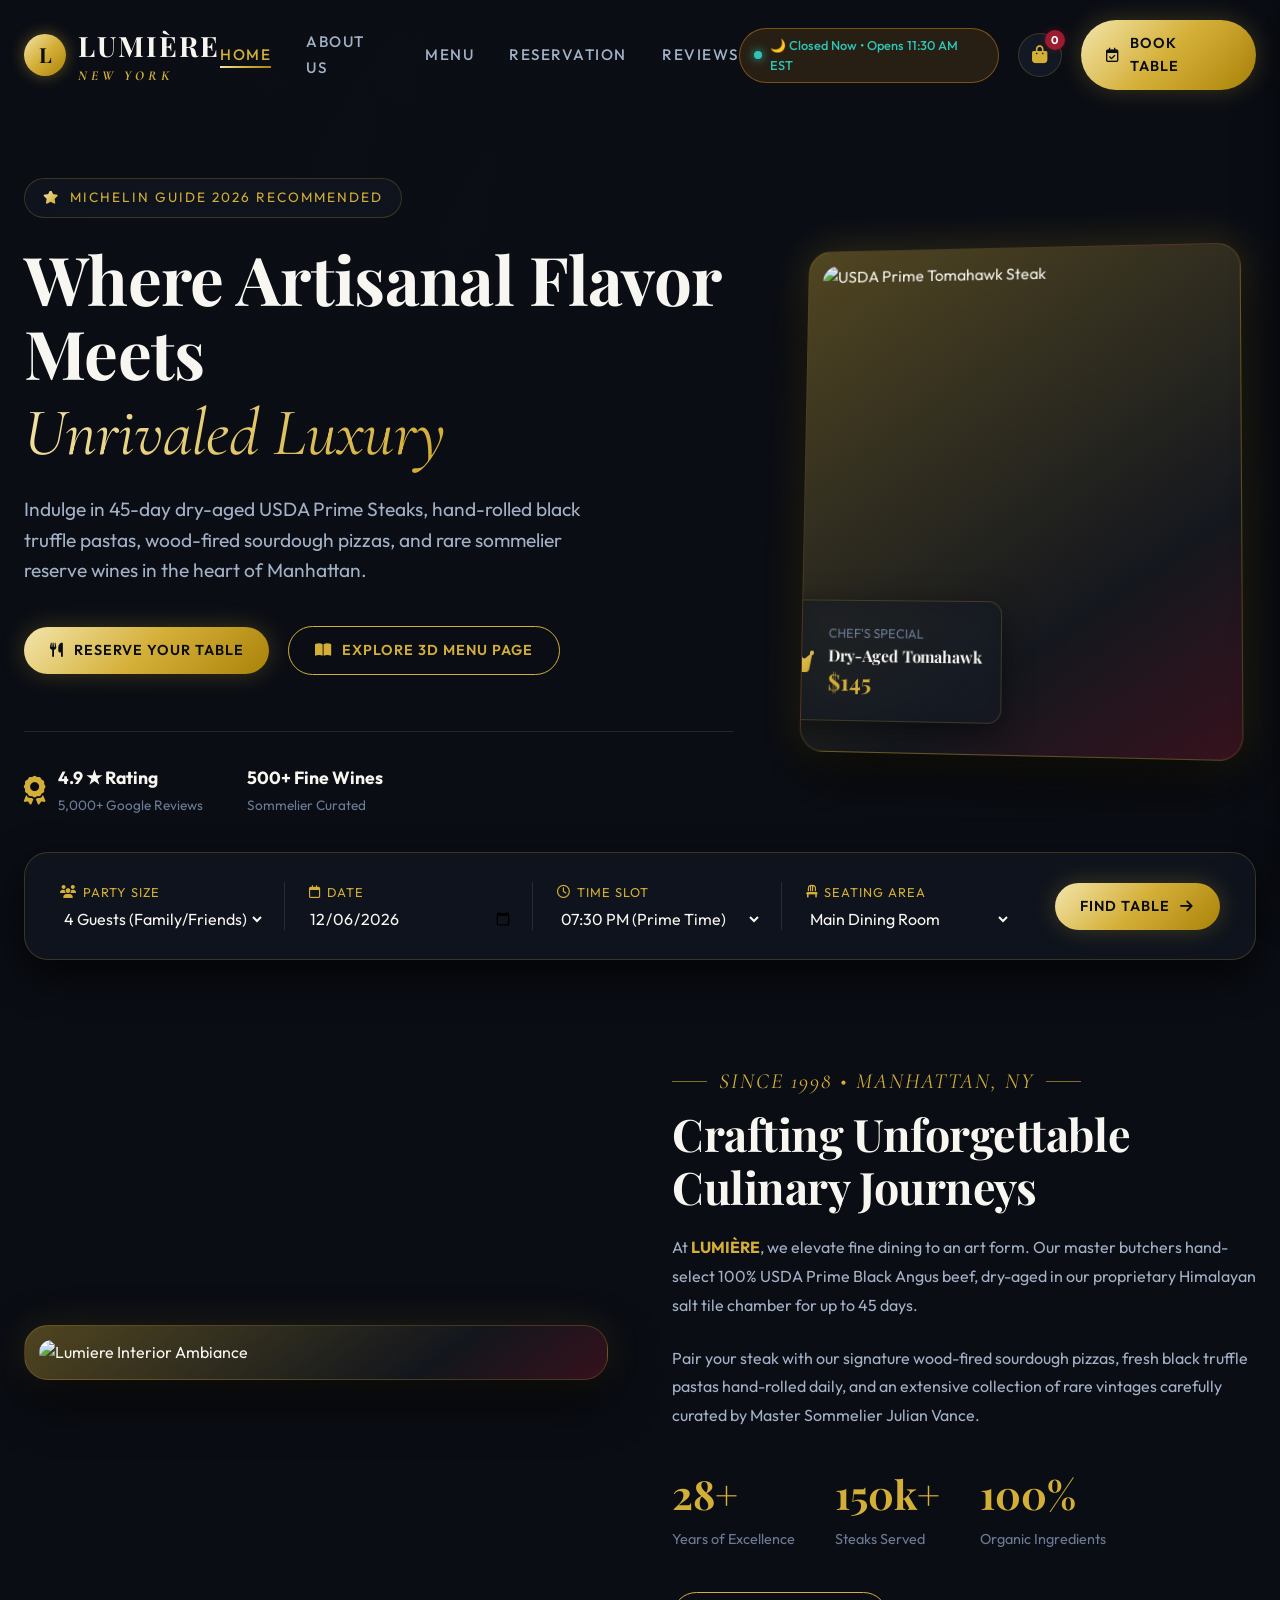
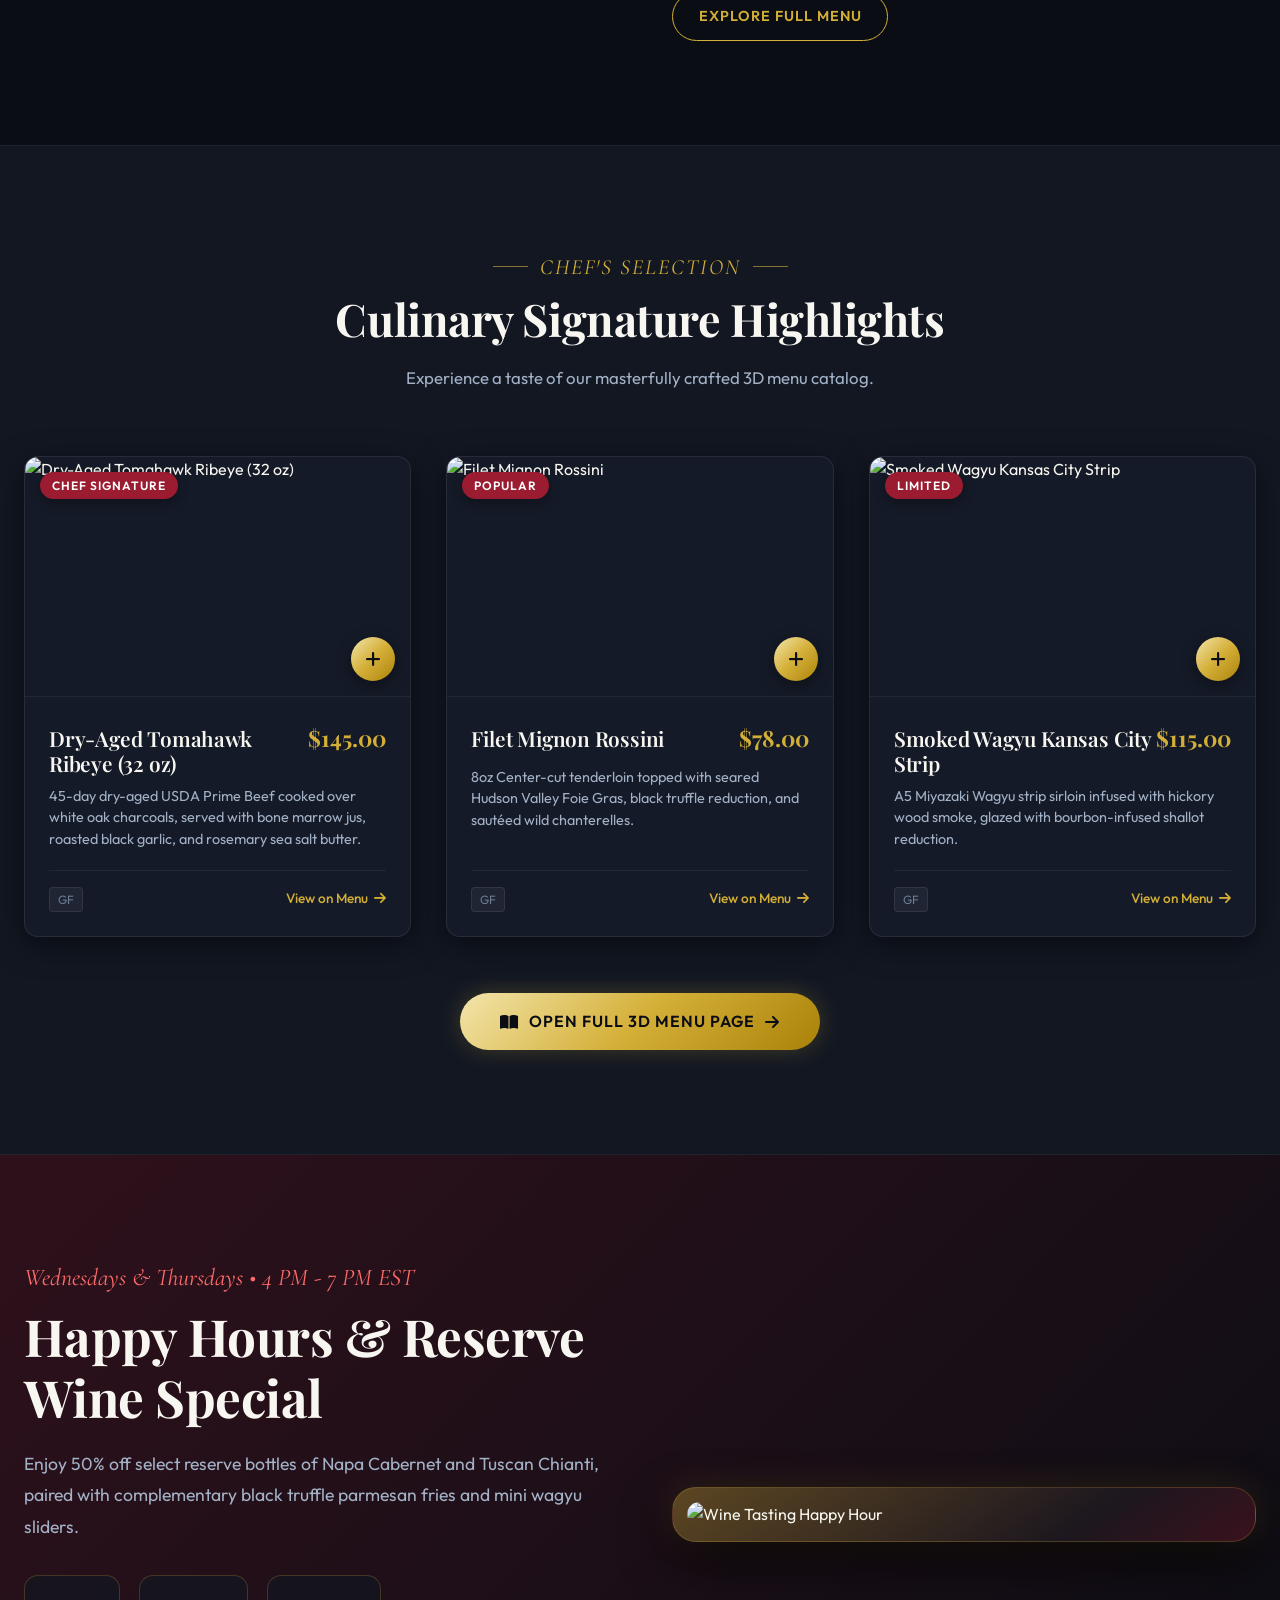
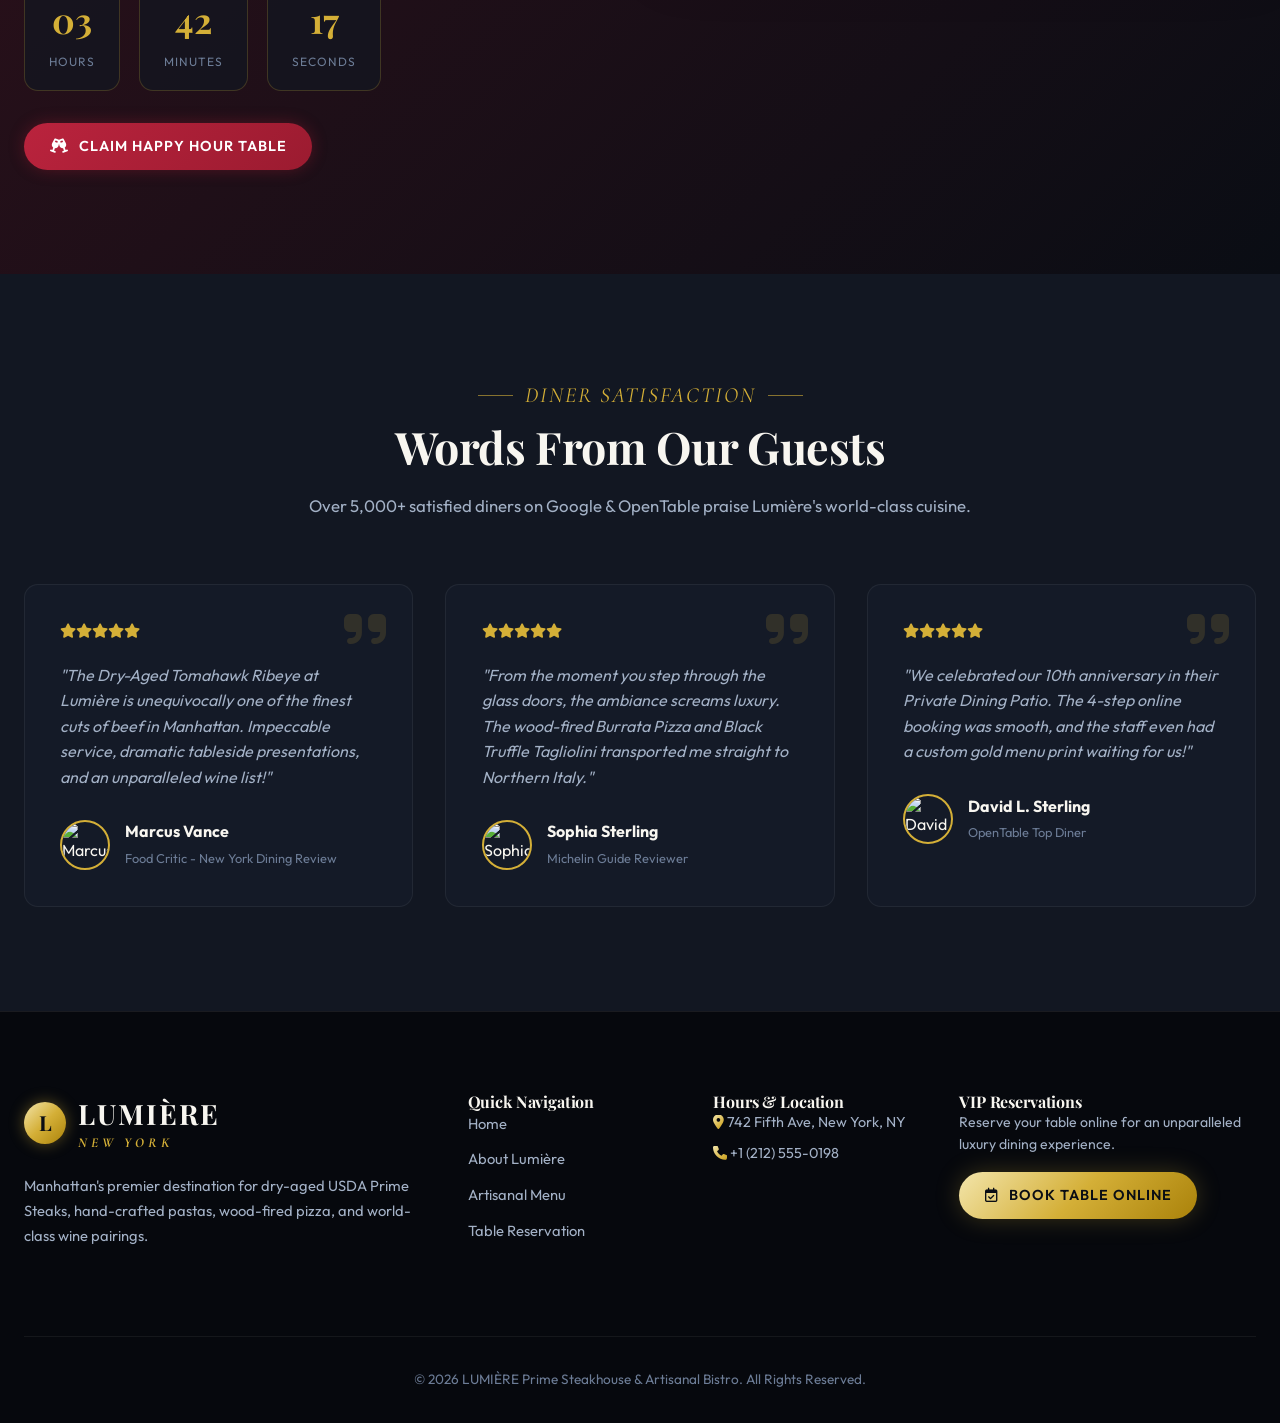
==== commit 80adb8c8: "update" ====
--- a/index.html
+++ b/index.html
@@ -209,7 +209,7 @@
   <!-- ==========================================
        5. CHEF HIGHLIGHTS PREVIEW SECTION
        ========================================== -->
-  <section class="section-padding reveal-on-scroll" style="background: var(--bg-secondary); border-y: 1px solid rgba(255, 255, 255, 0.05);">
+  <section class="section-padding reveal-on-scroll" style="background: var(--bg-secondary); border-top: 1px solid rgba(255, 255, 255, 0.05); border-bottom: 1px solid rgba(255, 255, 255, 0.05);">
     <div class="container">
       
       <div class="section-header">
--- a/css/main.css
+++ b/css/main.css
@@ -90,7 +90,9 @@
 .text-gold-gradient {
   background: var(--gold-gradient);
   -webkit-background-clip: text;
+  background-clip: text;
   -webkit-text-fill-color: transparent;
+  color: transparent;
   background-size: 200% auto;
   animation: goldShimmerText 4s linear infinite;
 }
--- a/css/components.css
+++ b/css/components.css
@@ -629,7 +629,8 @@
   z-index: 900;
   background: rgba(10, 13, 20, 0.85);
   backdrop-filter: blur(16px);
-  border-y: 1px solid var(--glass-border);
+  border-top: 1px solid var(--glass-border);
+  border-bottom: 1px solid var(--glass-border);
   padding: 1rem 0;
   margin-bottom: 4rem;
 }
